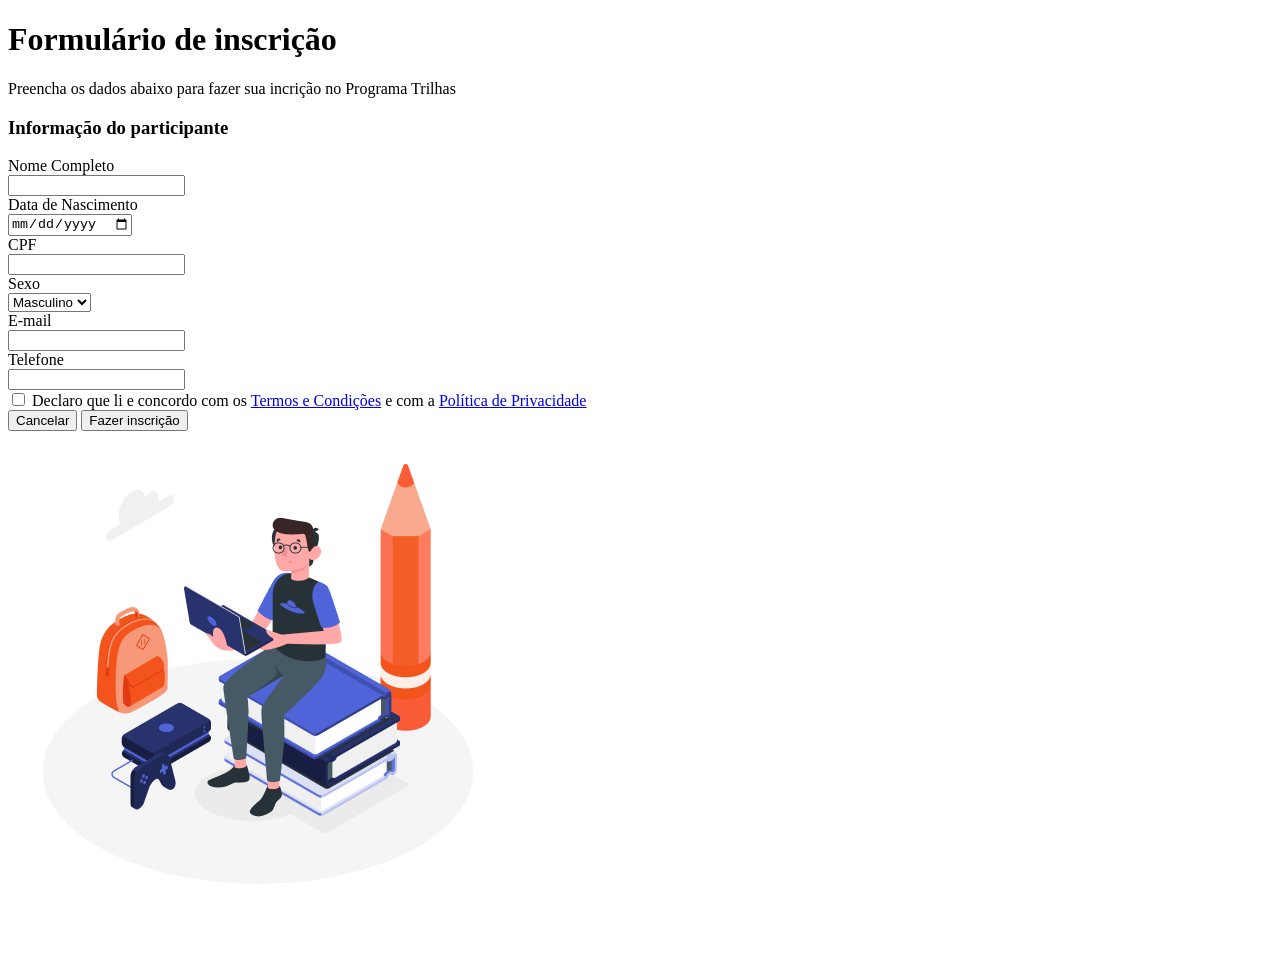
==== index.html @ 44d3d267 "Correção Index.html termos e política de privacidade" ====
<!DOCTYPE html>
<html lang="pt-br">
<head>
    <meta charset="UTF-8">
    <meta name="viewport" content="width=device-width, initial-scale=1.0">
    <link rel="shortcut icon" href="assets/favicon.ico" type="image/x-icon">
    <title>Formulário de inscrição</title>
</head>
<body>
    <main class="main">
        <h1>Formulário de inscrição</h1>
        <p>Preencha os dados abaixo para fazer sua incrição no Programa Trilhas</p>
        <div class="campo">
            <h3>Informação do participante</h3>
            <form>
                <label for="nome"> Nome Completo
                </label><br>
                <input type="text" id="nome" name="nome"> <br>
                <label for="data"> Data de Nascimento
                </label><br>
                <input type="date" id="data" name="data"> <br>
                <label for="cpf"> CPF
                </label><br>
                <input type="text" id="cpf" name="cpf"> <br>
                <label for="sexo"> Sexo
                </label><br>
                <select id="sexo" name="sexo">
                    <option value="masculino"> Masculino</option>
                    <option value="Feminino"> Feminino</option>
                </select><br>
                <label for="email"> E-mail
                </label><br>
                <input type="text" id="email" name="email"> <br>
                <label for="telefone"> Telefone
                </label><br>
                <input type="text" id="telefone" name="telefone"> <br>

                <input type="checkbox" name="termo" id="termo">
                <label for="termo">
                    Declaro que li e concordo com os 
                    <a href="termos_condicoes.html"> Termos e Condições</a>
                     e com a 
                     <a href="politica_privacidade.html"> Política de Privacidade</a> 
                </label>

                <div class="butoes">
                    <button type="reset" class="cancel">Cancelar</button>
                    <button type="submit" class="enviar">Fazer inscrição</button>
                </div>
            </form>
        </div>

    <div class="illustration">
        <img src="assets/Ilustration.png" alt="Imagem">
    </div>
    <div class="logo">
        <img src="assets/logo-trilhas-inova.png" alt="Imagem2">
    </div>
    </main>
</body>
</html>
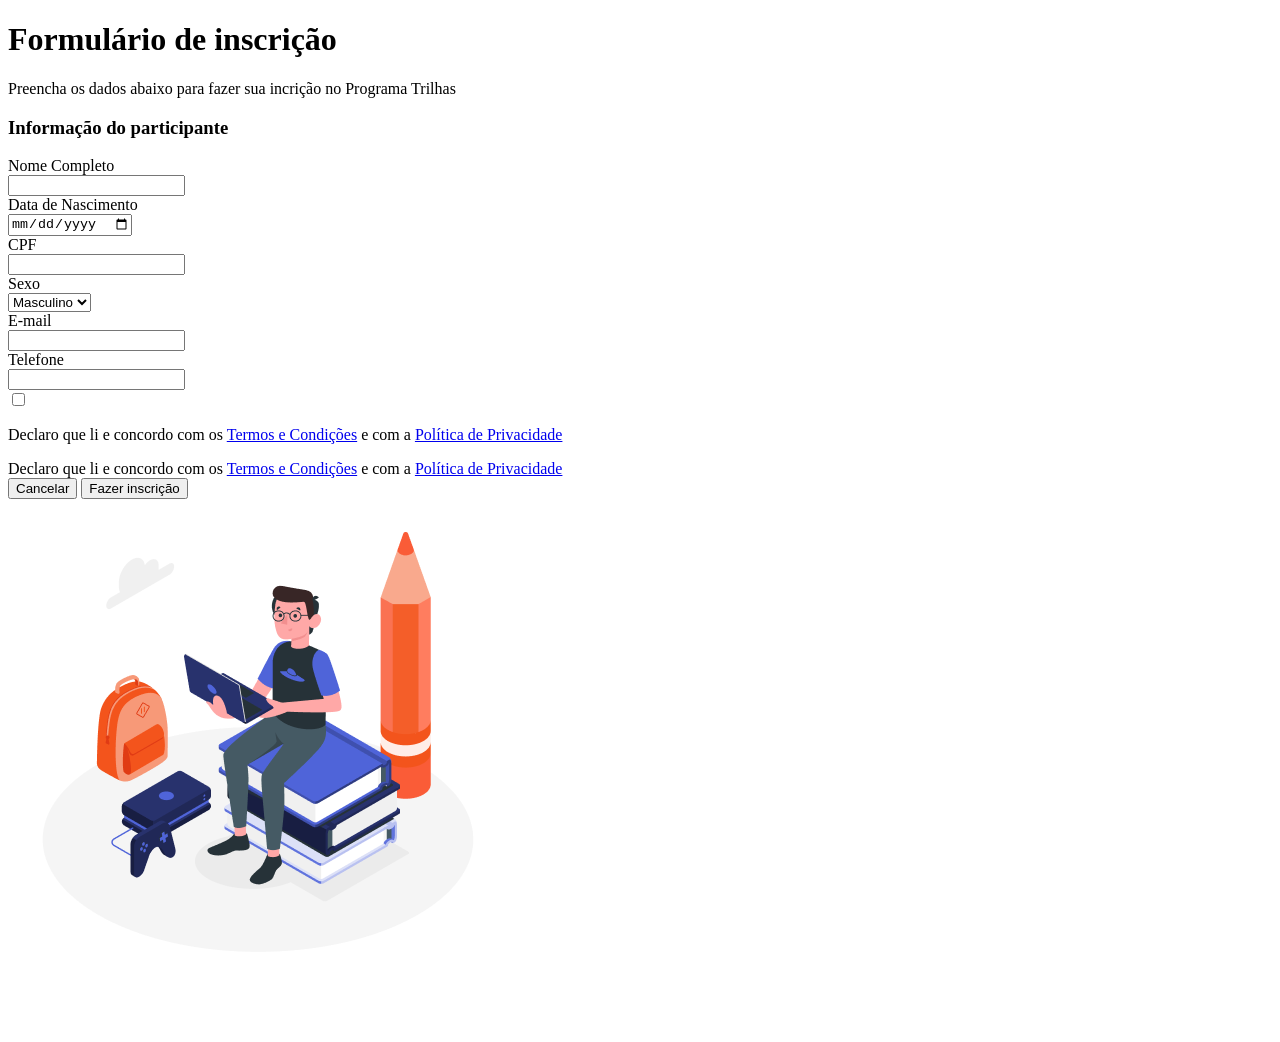
==== commit 56272d23: "Adição Div "termo"" ====
--- a/index.html
+++ b/index.html
@@ -3,14 +3,15 @@
 <head>
     <meta charset="UTF-8">
     <meta name="viewport" content="width=device-width, initial-scale=1.0">
+    <link rel="stylesheet" href="style.css">
     <link rel="shortcut icon" href="assets/favicon.ico" type="image/x-icon">
     <title>Formulário de inscrição</title>
 </head>
 <body>
     <main class="main">
-        <h1>Formulário de inscrição</h1>
-        <p>Preencha os dados abaixo para fazer sua incrição no Programa Trilhas</p>
-        <div class="campo">
+        <div class="form_campo">
+            <h1>Formulário de inscrição</h1>
+            <p>Preencha os dados abaixo para fazer sua incrição no Programa Trilhas</p>
             <h3>Informação do participante</h3>
             <form>
                 <label for="nome"> Nome Completo
@@ -36,13 +37,19 @@
                 <input type="text" id="telefone" name="telefone"> <br>
 
                 <input type="checkbox" name="termo" id="termo">
+                <div class="termo">
+                    <p>Declaro que li e concordo com os 
+                        <a href="termos_condicoes.html"> Termos e Condições</a>
+                         e com a 
+                         <a href="politica_privacidade.html"> Política de Privacidade</a> 
+                    </p>
                 <label for="termo">
                     Declaro que li e concordo com os 
                     <a href="termos_condicoes.html"> Termos e Condições</a>
                      e com a 
                      <a href="politica_privacidade.html"> Política de Privacidade</a> 
                 </label>
-
+                </div>
                 <div class="butoes">
                     <button type="reset" class="cancel">Cancelar</button>
                     <button type="submit" class="enviar">Fazer inscrição</button>
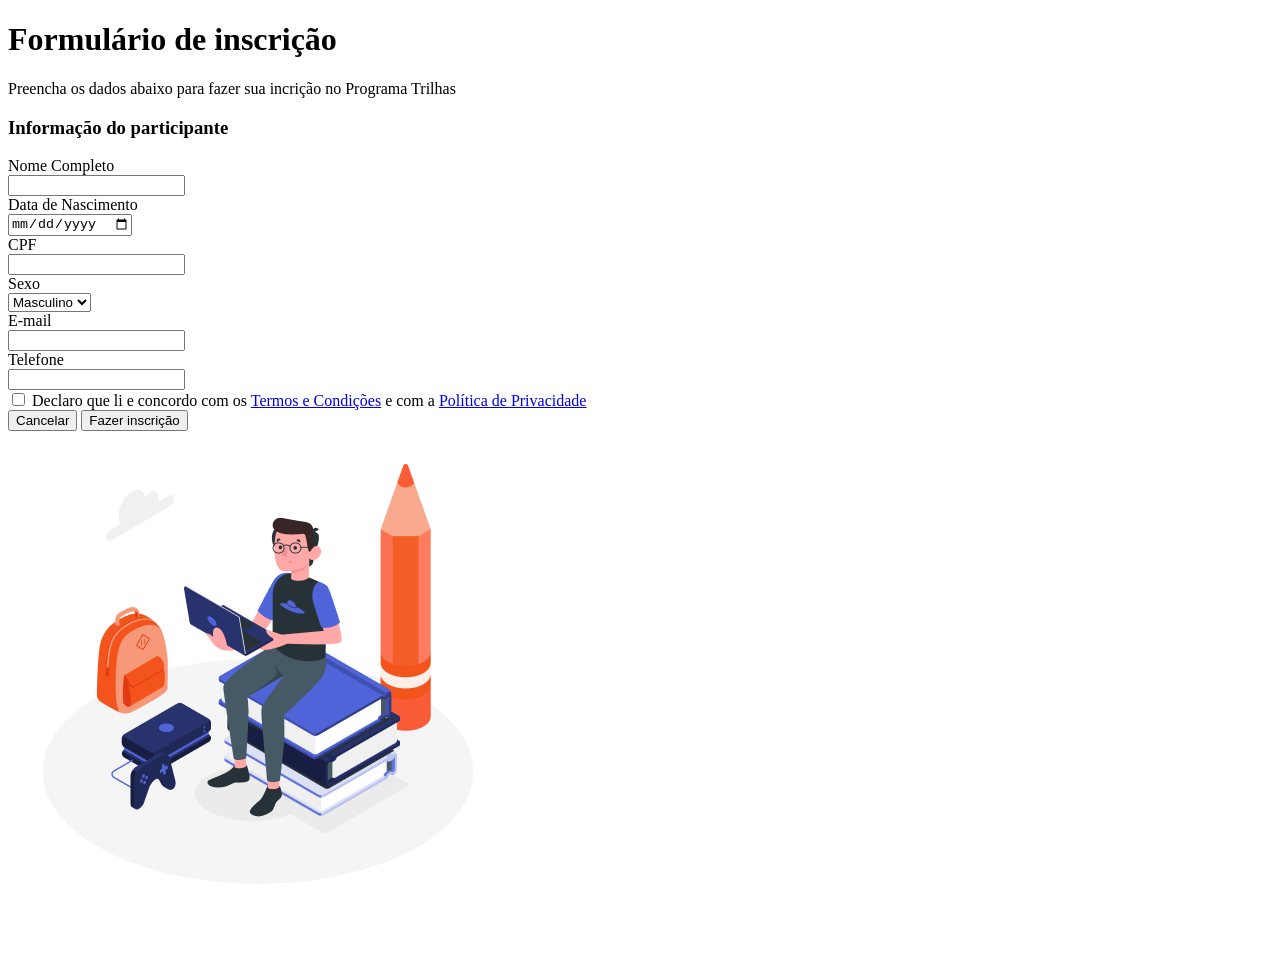
==== commit fa6ba741: "correção termos" ====
--- a/index.html
+++ b/index.html
@@ -36,13 +36,8 @@
                 </label><br>
                 <input type="text" id="telefone" name="telefone"> <br>
 
+                <div class="termo">
                 <input type="checkbox" name="termo" id="termo">
-                <div class="termo">
-                    <p>Declaro que li e concordo com os 
-                        <a href="termos_condicoes.html"> Termos e Condições</a>
-                         e com a 
-                         <a href="politica_privacidade.html"> Política de Privacidade</a> 
-                    </p>
                 <label for="termo">
                     Declaro que li e concordo com os 
                     <a href="termos_condicoes.html"> Termos e Condições</a>
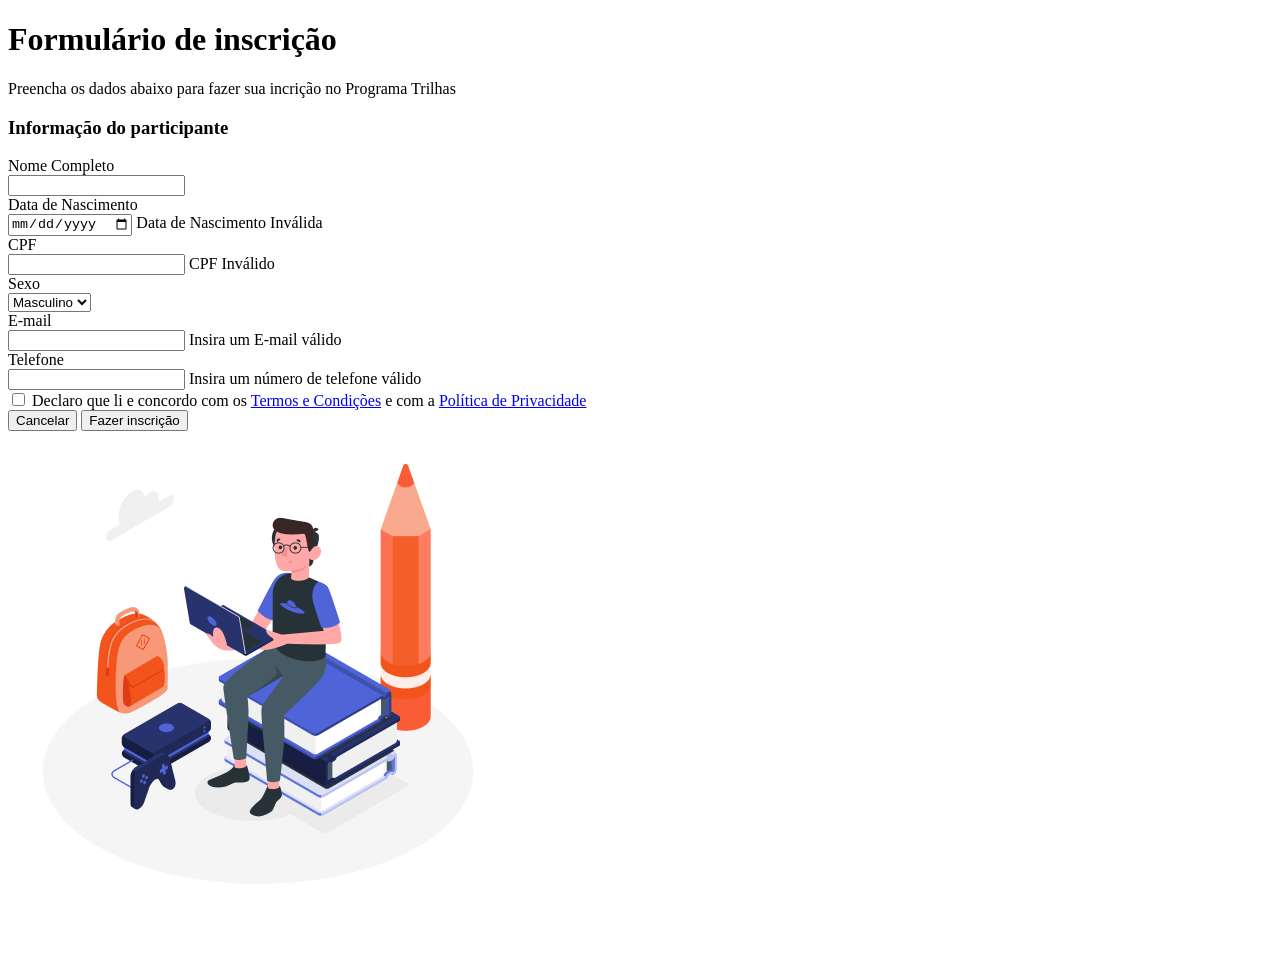
==== commit b355cbda: "Adicionada mensagems de erro" ====
--- a/index.html
+++ b/index.html
@@ -19,10 +19,10 @@
                 <input type="text" id="nome" name="nome"> <br>
                 <label for="data"> Data de Nascimento
                 </label><br>
-                <input type="date" id="data" name="data"> <br>
+                <input type="date" id="data" name="data"> <span class="error-message">Data de Nascimento Inválida</span><br>
                 <label for="cpf"> CPF
                 </label><br>
-                <input type="text" id="cpf" name="cpf"> <br>
+                <input type="text" id="cpf" name="cpf" maxlength="14"> <span class="error-message">CPF Inválido</span><br>
                 <label for="sexo"> Sexo
                 </label><br>
                 <select id="sexo" name="sexo">
@@ -31,10 +31,10 @@
                 </select><br>
                 <label for="email"> E-mail
                 </label><br>
-                <input type="text" id="email" name="email"> <br>
+                <input type="text" id="email" name="email"> <span class="error-message">Insira um E-mail válido</span><br>
                 <label for="telefone"> Telefone
                 </label><br>
-                <input type="text" id="telefone" name="telefone"> <br>
+                <input type="text" id="telefone" name="telefone"> <span class="error-message">Insira um número de telefone válido</span><br>
 
                 <div class="termo">
                 <input type="checkbox" name="termo" id="termo">
@@ -51,12 +51,13 @@
                 </div>
             </form>
         </div>
-
-    <div class="illustration">
-        <img src="assets/Ilustration.png" alt="Imagem">
-    </div>
-    <div class="logo">
-        <img src="assets/logo-trilhas-inova.png" alt="Imagem2">
+    <div class="img_campo">
+        <div class="illustration">
+            <img src="assets/Ilustration.png" alt="Imagem">
+        </div>
+        <div class="logo">
+            <img src="assets/logo-trilhas-inova.png" alt="Imagem2">
+        </div>
     </div>
     </main>
 </body>
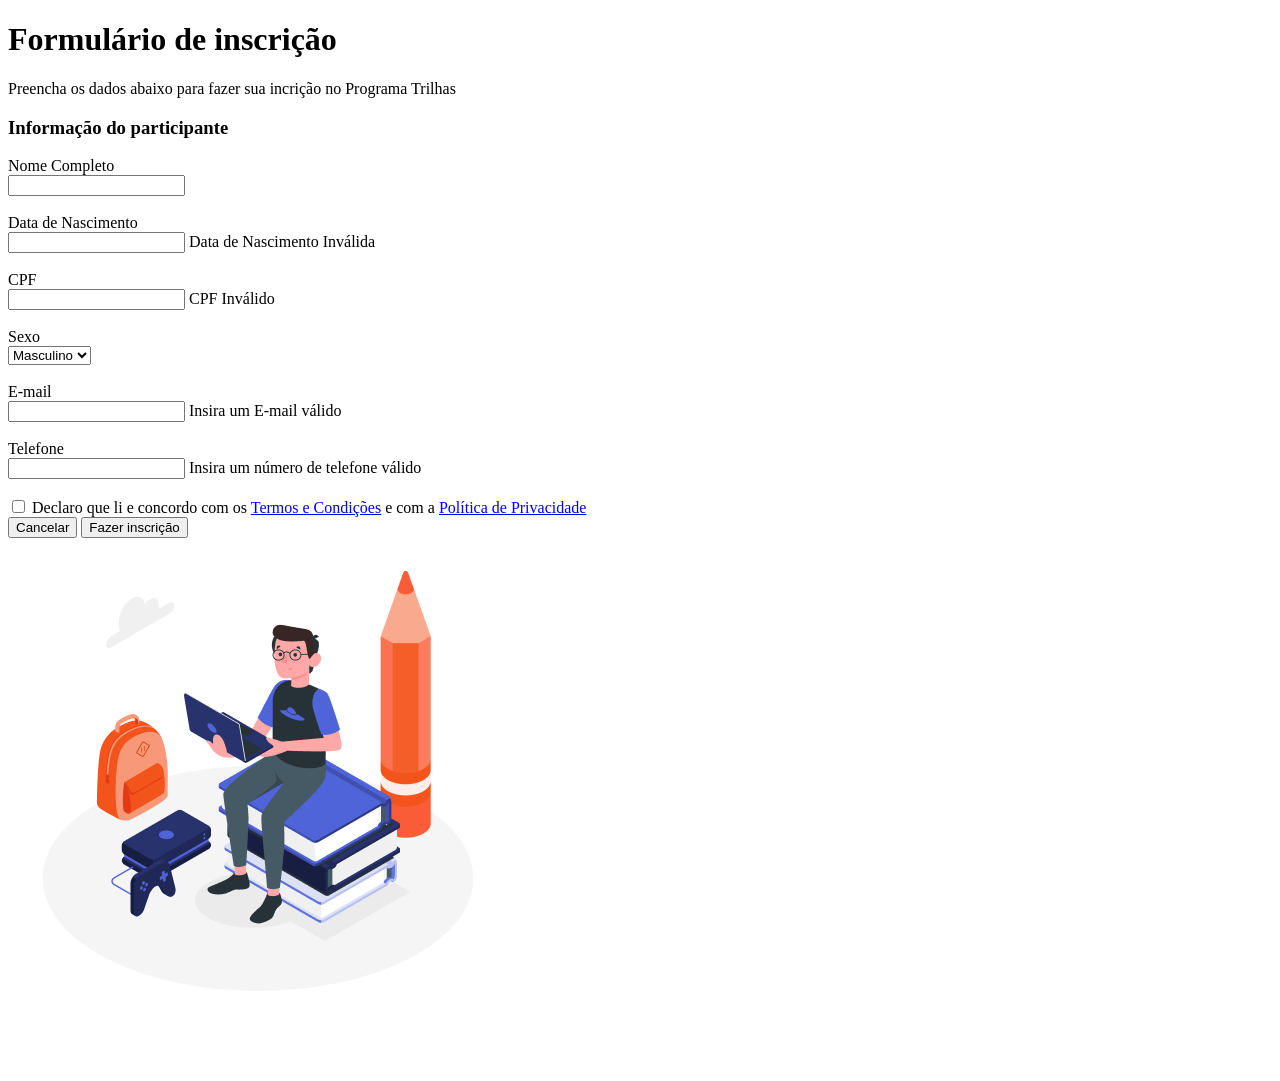
==== commit 3a33b16f: "Criação de Divs para cada campo do formulário" ====
--- a/index.html
+++ b/index.html
@@ -14,27 +14,44 @@
             <p>Preencha os dados abaixo para fazer sua incrição no Programa Trilhas</p>
             <h3>Informação do participante</h3>
             <form>
-                <label for="nome"> Nome Completo
-                </label><br>
-                <input type="text" id="nome" name="nome"> <br>
-                <label for="data"> Data de Nascimento
-                </label><br>
-                <input type="date" id="data" name="data"> <span class="error-message">Data de Nascimento Inválida</span><br>
-                <label for="cpf"> CPF
-                </label><br>
-                <input type="text" id="cpf" name="cpf" maxlength="14"> <span class="error-message">CPF Inválido</span><br>
-                <label for="sexo"> Sexo
-                </label><br>
-                <select id="sexo" name="sexo">
-                    <option value="masculino"> Masculino</option>
-                    <option value="Feminino"> Feminino</option>
-                </select><br>
-                <label for="email"> E-mail
-                </label><br>
-                <input type="text" id="email" name="email"> <span class="error-message">Insira um E-mail válido</span><br>
-                <label for="telefone"> Telefone
-                </label><br>
-                <input type="text" id="telefone" name="telefone"> <span class="error-message">Insira um número de telefone válido</span><br>
+                <div class="form_grupo" id="nome-grupo">
+                    <label for="nome"> Nome Completo
+                    </label><br>
+                    <input type="text" id="nome" name="nome"> 
+                </div><br>
+
+                <div class="form_grupo" id="nascimento-grupo">
+                    <label for="data"> Data de Nascimento
+                    </label><br>
+                    <input type="text" id="data" name="data"> <span class="error-message">Data de Nascimento Inválida</span>
+                </div><br>
+
+                <div class="form_grupo" id="cpf-grupo">
+                    <label for="cpf"> CPF
+                    </label><br>
+                    <input type="text" id="cpf" name="cpf" maxlength="14"> <span class="error-message">CPF Inválido</span>
+                </div><br>
+
+                <div class="form_grupo" id="sexo-grupo">
+                    <label for="sexo"> Sexo
+                    </label><br>
+                    <select id="sexo" name="sexo">
+                        <option value="masculino"> Masculino</option>
+                        <option value="Feminino"> Feminino</option>
+                    </select>
+                </div><br>
+
+                <div class="form_grupo" id="email-grupo">
+                    <label for="email"> E-mail
+                    </label><br>
+                    <input type="text" id="email" name="email"> <span class="error-message">Insira um E-mail válido</span>
+                </div><br>
+
+                <div class="form_grupo" id="telefone-grupo">
+                    <label for="telefone"> Telefone
+                    </label><br>
+                    <input type="text" id="telefone" name="telefone" maxlength="15"> <span class="error-message">Insira um número de telefone válido</span>
+                </div><br>
 
                 <div class="termo">
                 <input type="checkbox" name="termo" id="termo">
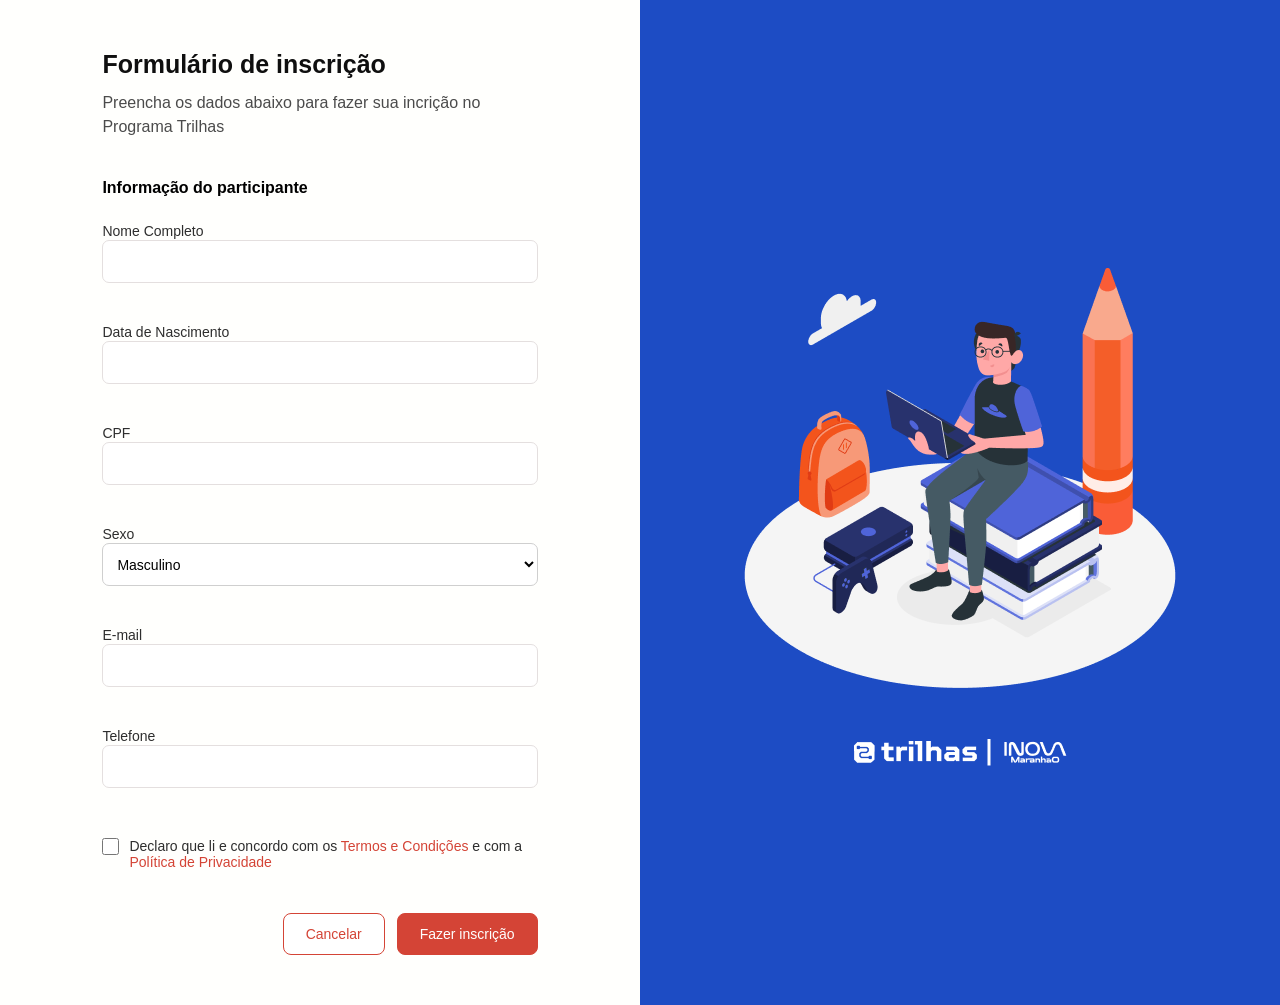
==== commit 5e9f4dd3: "ID e novalidate" ====
--- a/index.html
+++ b/index.html
@@ -13,7 +13,7 @@
             <h1>Formulário de inscrição</h1>
             <p>Preencha os dados abaixo para fazer sua incrição no Programa Trilhas</p>
             <h3>Informação do participante</h3>
-            <form>
+            <form id="formulario-registro" novalidate>
                 <div class="form_grupo" id="nome-grupo">
                     <label for="nome"> Nome Completo
                     </label><br>
--- a/style.css
+++ b/style.css
@@ -0,0 +1,184 @@
+@charset 'UTF-8';
+@media (max-width: 768px) {
+    .main {
+        flex-direction: column;
+    }
+
+    .form_campo,
+    .img_campo {
+        width: 100%;
+    }
+
+    .form_campo {
+        padding: 35px 25px;
+    }
+
+    .img_campo {
+        min-height: 450px;
+        padding: 40px 25px;
+    }
+
+    .illustration {
+        max-height: 350px;
+        margin-bottom: 40px;
+    }
+
+    .logo {
+        max-height: 150px;
+    }
+}
+
+* {
+    margin: 0;
+    padding: 0;
+    box-sizing: border-box;
+    font-family: Arial, sans-serif;
+}
+
+body {
+    background-color: #fffffd;
+    min-height: 100vh;
+}
+
+.main {
+    display: flex;
+    min-height: 100vh;
+    width: 100%;
+}
+
+.form_campo {
+    width: 50%;
+    padding: 50px 8%;
+}
+
+.form_campo h1 {
+    font-size: 25px;
+    margin-bottom: 12px;
+    color: #0f0f0f;
+}
+
+.form_campo p {
+    line-height: 1.5;
+    margin-bottom: 40px;
+    color: #4b4b4b;
+}
+
+.form_campo h3 {
+    font-size: 16px;
+    margin-bottom: 25px;
+}
+
+.form_campo input{
+    border: 1px solid #e4dfdf
+}
+
+.form_campo input:focus {
+    border-color: #d44436;
+    outline: none;
+}
+
+.form_campo.error input{
+    border: 2px solid #d44436;
+}
+
+.form_campo.error .error-message {
+    display: block;
+}
+
+.error-message {
+    display: none;
+    color: #d44436;
+    font-size: 12px;
+    margin-top: 6px;
+}
+
+form {
+    display: flex;
+    flex-direction: column;
+}
+
+form label {
+    margin-bottom: 8px;
+    font-size: 14px;
+    color: #2e2e2e;
+}
+
+form input,
+form select {
+   width: 100%;
+   height: 43px;
+   border: 1px solid #cfcfcf;
+   border-radius: 7px;
+   padding: 10px;
+   margin-bottom: 22px;
+   font-size: 14px;
+   background-color: #ffffff;
+   outline: none;
+}
+
+form input:focus,
+form select:focus {
+    border-color: #d44436;
+}
+
+.termo {
+    display: flex;
+    align-items: flex-start;
+    gap: 10px;
+    margin: 10px 0 35px;
+    font-size: 13px;
+    color: #444242;
+}
+
+.termo input{
+    width: 17px;
+    height: 17px;
+    margin: 0;
+    flex-shrink: 0;
+}
+
+.termo a {
+    color: #d44436;
+    text-decoration: none;
+}
+
+.butoes {
+    display: flex;
+    justify-content: flex-end;
+    gap: 12px;
+}
+
+.butoes button {
+    padding: 12px 22px;
+    border-radius: 8px;
+    cursor: pointer;
+    font-size: 14px;
+}
+
+.cancel {
+    background-color: white;
+    border: 1px solid #d44436;
+    color: #d44436;
+}
+.enviar {
+    background-color: #d44436;
+    border: 1px solid #d44436;
+    color: white;
+}
+
+.img_campo {
+    width: 50%;
+    background-color: #1d4cc4;
+    display: flex;
+    flex-direction: column;
+    align-items: center;
+    justify-content: center;
+}
+
+.illustration img,
+.logo img {
+    max-width: 100%;
+    height: auto;
+    object-fit: contain;
+}
+
